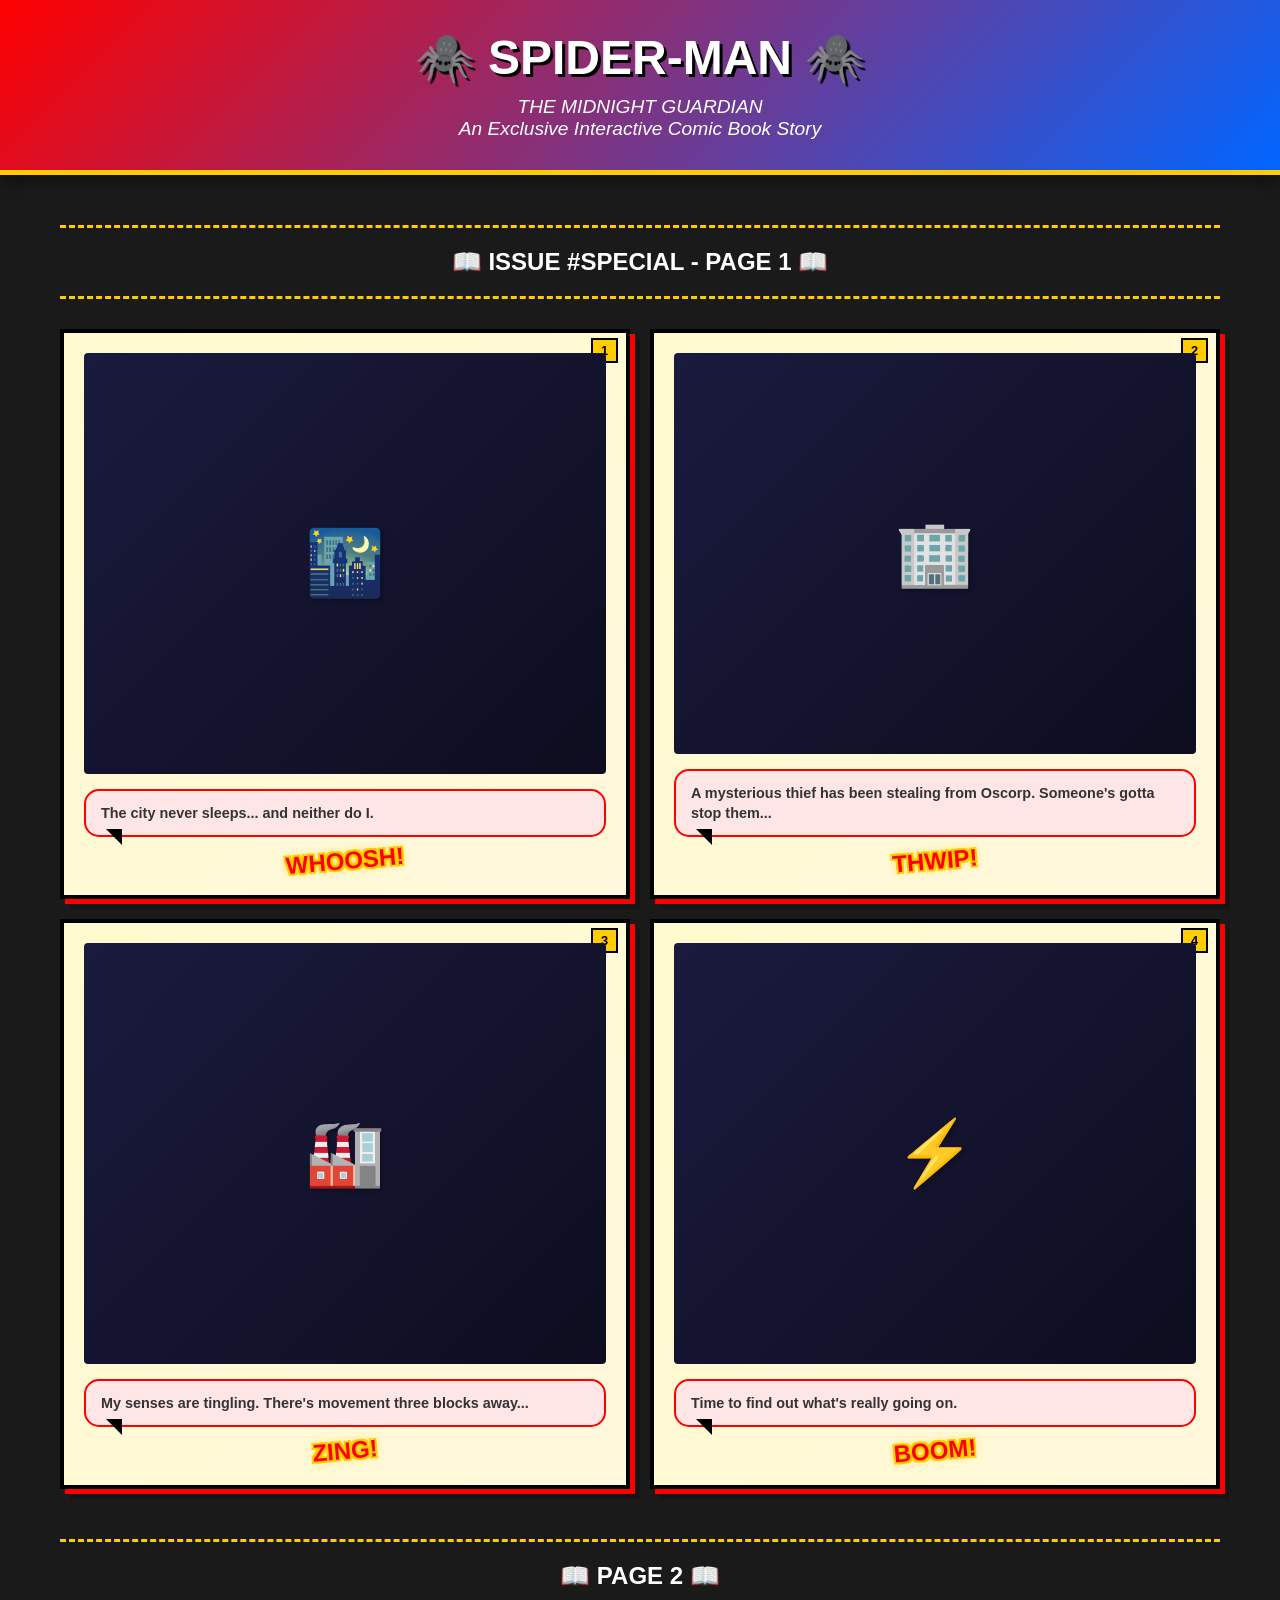
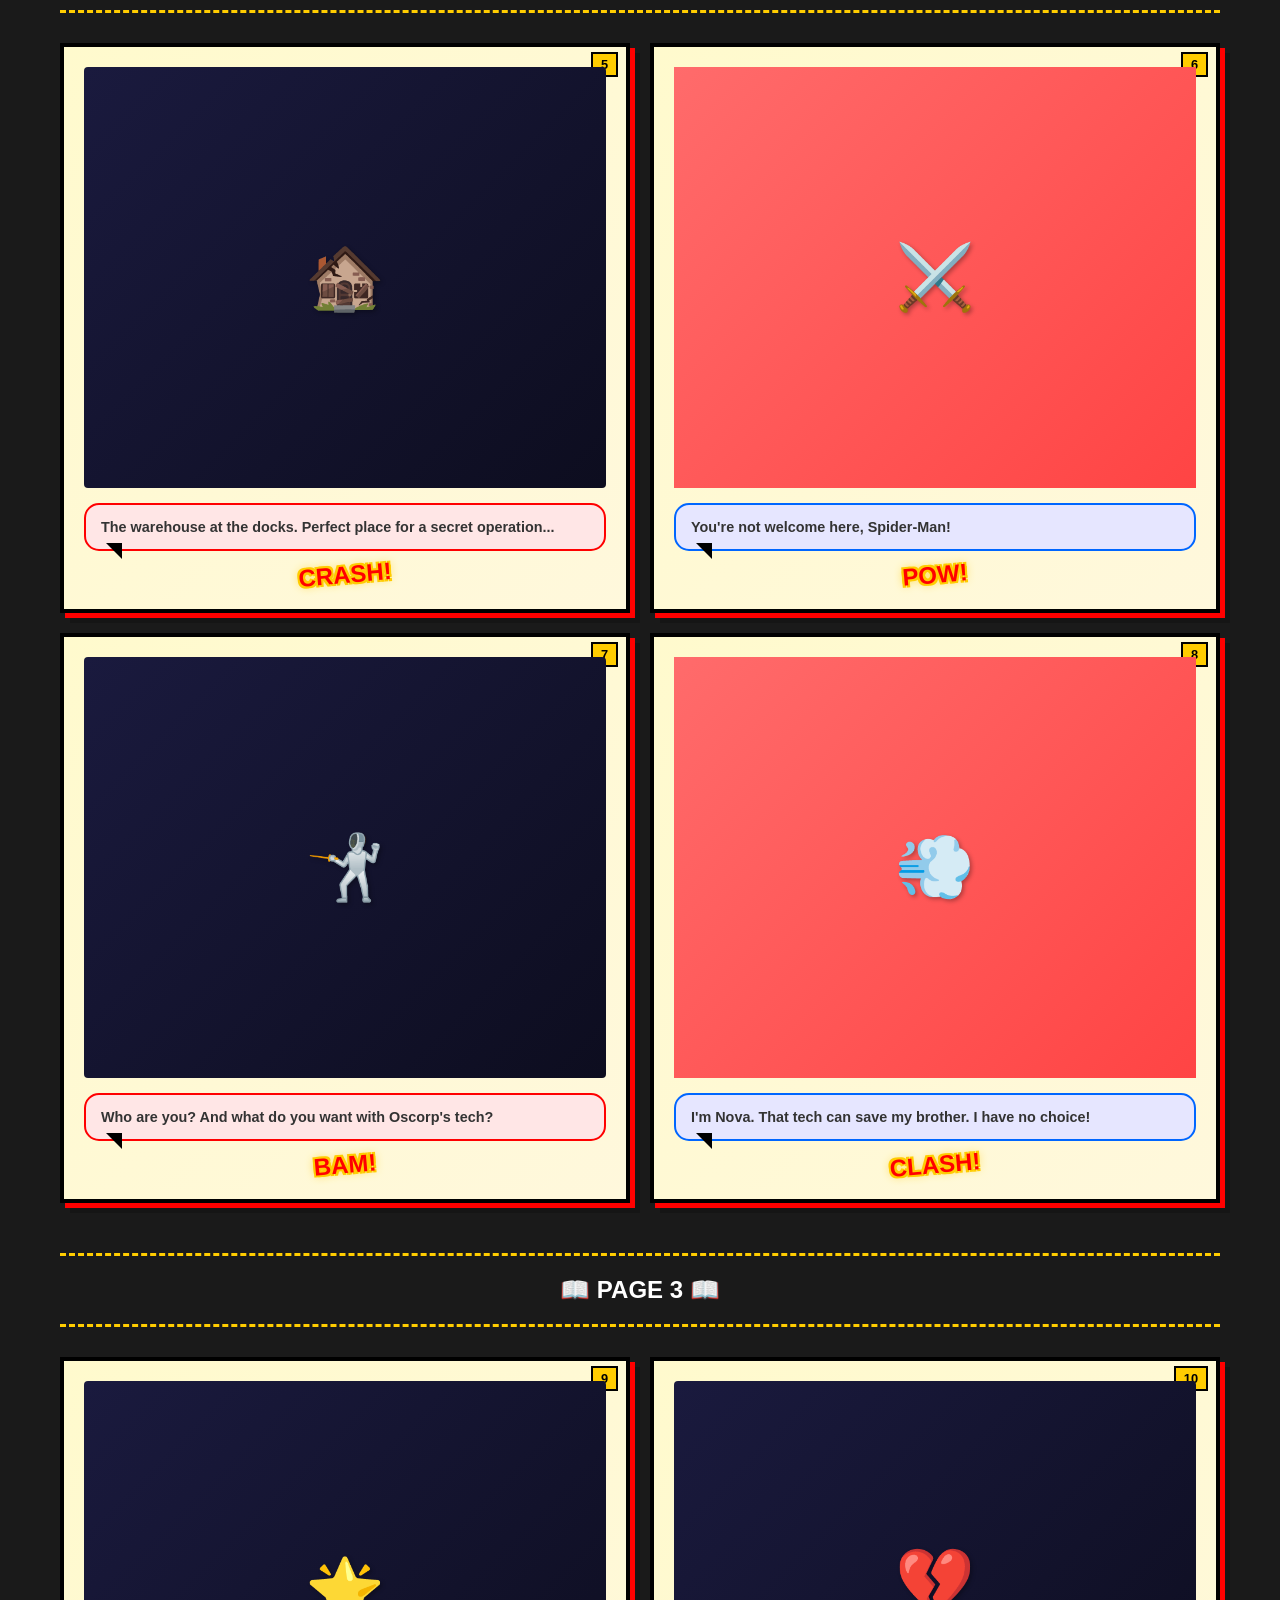
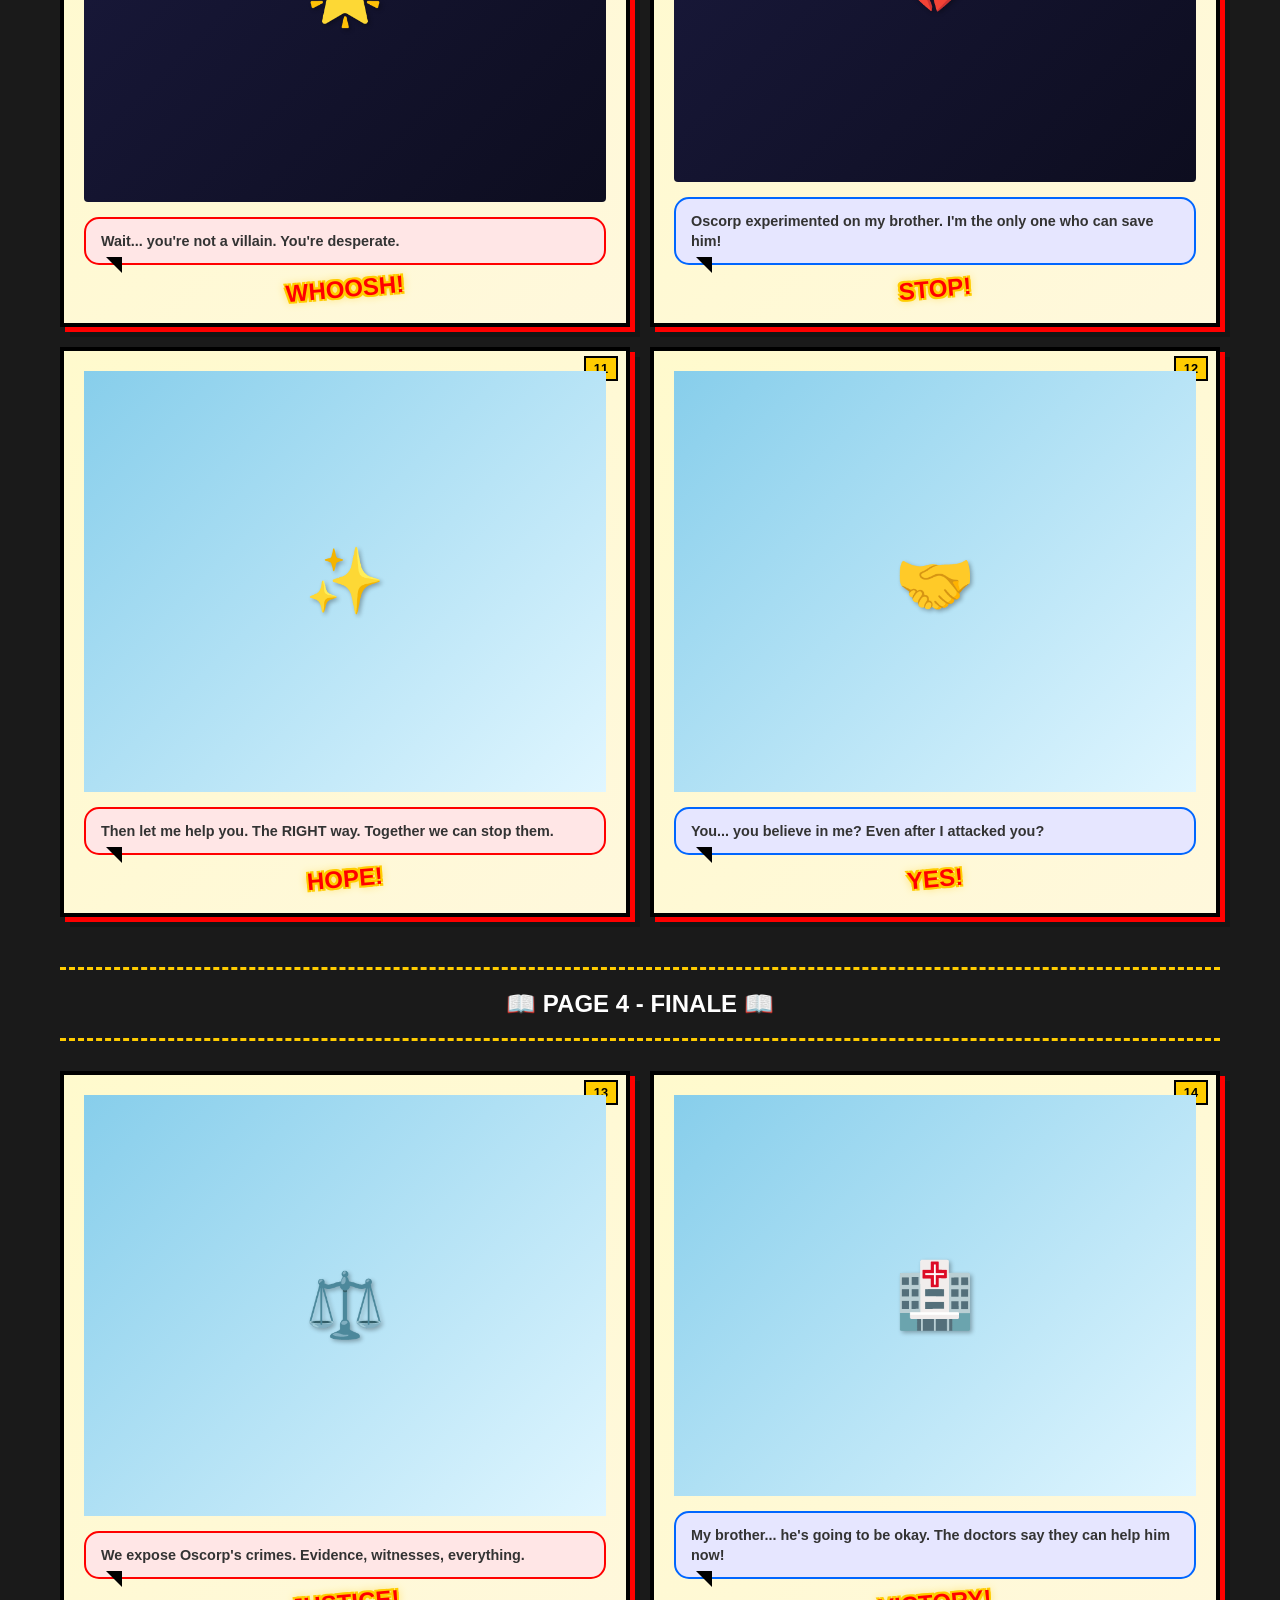
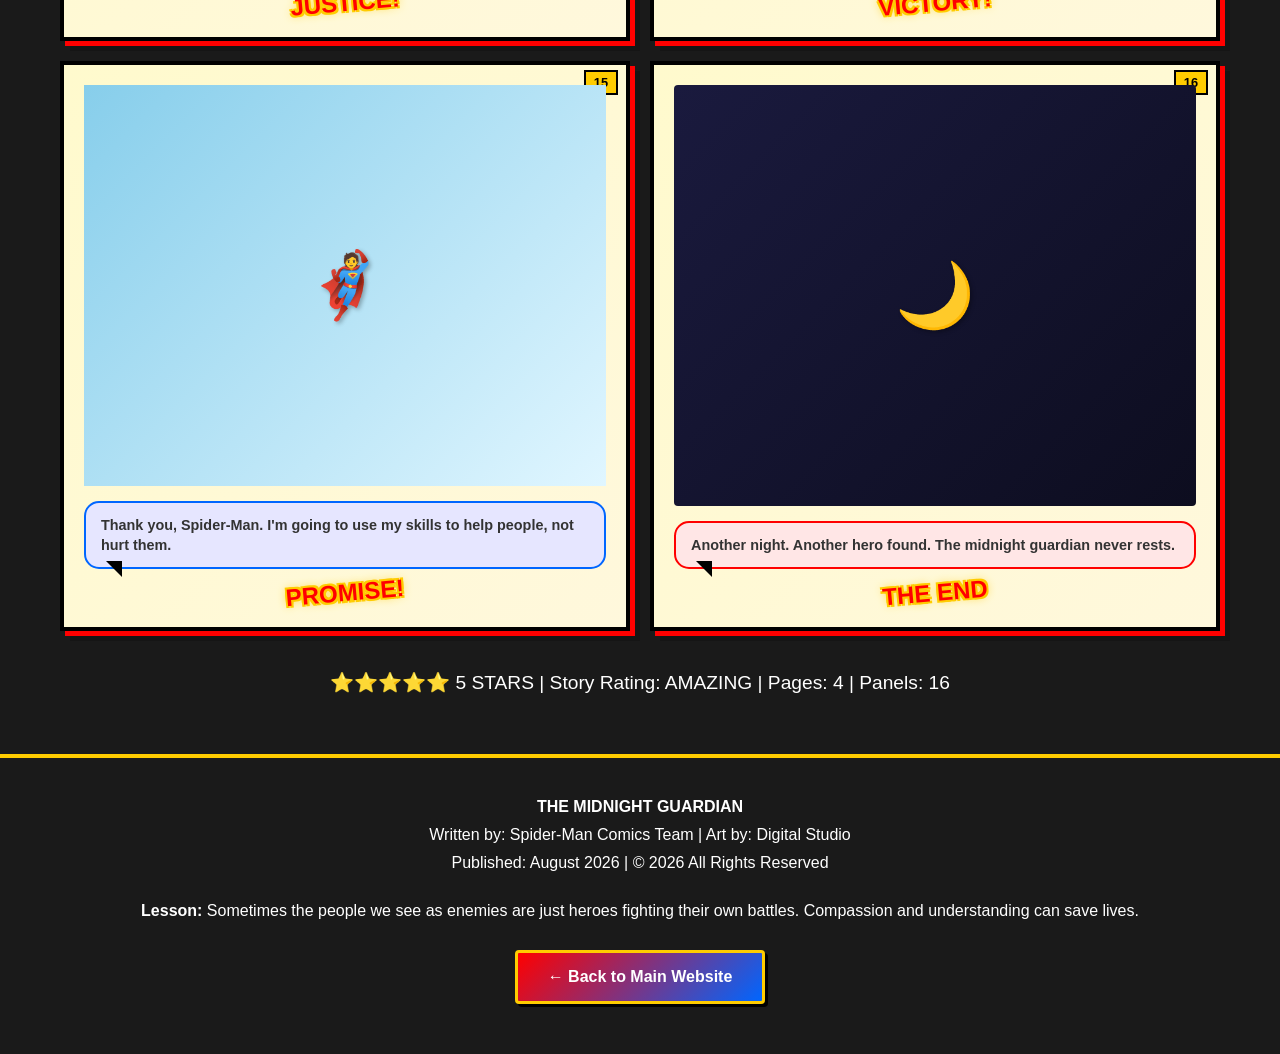
==== comic.html @ 4a83d9b4 "Add interactive visual comic book with custom Spider-Man story" ====
<!DOCTYPE html>
<html lang="en">
<head>
    <meta charset="UTF-8">
    <meta name="viewport" content="width=device-width, initial-scale=1.0">
    <title>Spider-Man: The Midnight Guardian - Comic Book</title>
    <style>
        * {
            margin: 0;
            padding: 0;
            box-sizing: border-box;
        }

        body {
            background-color: #1a1a1a;
            color: #333;
            font-family: 'Arial', sans-serif;
        }

        .comic-header {
            background: linear-gradient(135deg, #ff0000, #0066ff);
            color: white;
            padding: 30px;
            text-align: center;
            border-bottom: 5px solid #ffcc00;
            box-shadow: 0 5px 15px rgba(0, 0, 0, 0.5);
        }

        .comic-header h1 {
            font-size: 3rem;
            text-shadow: 3px 3px 0px #000;
            margin-bottom: 10px;
        }

        .comic-header p {
            font-size: 1.2rem;
            font-style: italic;
        }

        .comic-container {
            max-width: 1200px;
            margin: 30px auto;
            padding: 0 20px;
        }

        .comic-page {
            display: grid;
            grid-template-columns: 1fr 1fr;
            gap: 20px;
            margin-bottom: 40px;
            page-break-inside: avoid;
        }

        .comic-panel {
            background: linear-gradient(135deg, #fffacd, #fff8dc);
            border: 4px solid #000;
            box-shadow: 5px 5px 0px #ff0000, 10px 10px 0px rgba(0, 0, 0, 0.2);
            aspect-ratio: 1;
            display: flex;
            flex-direction: column;
            padding: 20px;
            position: relative;
            overflow: hidden;
        }

        .panel-scene {
            flex: 1;
            display: flex;
            align-items: center;
            justify-content: center;
            font-size: 4rem;
            text-shadow: 2px 2px 4px rgba(0, 0, 0, 0.3);
            margin-bottom: 15px;
            position: relative;
        }

        .panel-scene.night {
            background: linear-gradient(135deg, #1a1a3e, #0d0d1f);
            border-radius: 4px;
            color: #fff;
        }

        .panel-scene.daylight {
            background: linear-gradient(135deg, #87ceeb, #e0f6ff);
        }

        .panel-scene.fight {
            background: linear-gradient(135deg, #ff6b6b, #ff4444);
            animation: shake 0.3s;
        }

        @keyframes shake {
            0%, 100% { transform: translate(0, 0); }
            25% { transform: translate(-5px, -5px); }
            50% { transform: translate(5px, 5px); }
            75% { transform: translate(-5px, 5px); }
        }

        .speech-bubble {
            background: white;
            border: 2px solid #000;
            border-radius: 15px;
            padding: 12px 15px;
            font-size: 0.9rem;
            line-height: 1.4;
            margin-bottom: 10px;
            position: relative;
            font-weight: bold;
        }

        .speech-bubble::after {
            content: '';
            position: absolute;
            bottom: -10px;
            left: 20px;
            width: 0;
            height: 0;
            border: 8px solid transparent;
            border-top-color: #000;
            border-right-color: #000;
        }

        .speech-bubble::before {
            content: '';
            position: absolute;
            bottom: -6px;
            left: 22px;
            width: 0;
            height: 0;
            border: 6px solid transparent;
            border-top-color: white;
            border-right-color: white;
        }

        .speech-bubble.hero {
            background: #ffe6e6;
            border-color: #ff0000;
        }

        .speech-bubble.villain {
            background: #e6e6ff;
            border-color: #0066ff;
        }

        .action-text {
            text-align: center;
            font-size: 1.5rem;
            font-weight: bold;
            color: #ff0000;
            text-shadow: -2px -2px 0 #ffcc00, 2px -2px 0 #ffcc00, -2px 2px 0 #ffcc00, 2px 2px 0 #ffcc00, 0 0 10px #ffcc00;
            margin-top: auto;
            transform: rotate(-5deg);
            animation: pop 0.4s;
        }

        @keyframes pop {
            0% { transform: rotate(-5deg) scale(0.5); opacity: 0; }
            50% { transform: rotate(-5deg) scale(1.2); }
            100% { transform: rotate(-5deg) scale(1); opacity: 1; }
        }

        .panel-number {
            position: absolute;
            top: 5px;
            right: 8px;
            background: #ffcc00;
            color: #000;
            padding: 3px 8px;
            font-weight: bold;
            border: 2px solid #000;
            font-size: 0.8rem;
        }

        .comic-stats {
            text-align: center;
            color: white;
            margin: 40px 0;
            font-size: 1.2rem;
        }

        .page-break {
            text-align: center;
            color: white;
            margin: 50px 0 30px;
            font-size: 1.5rem;
            font-weight: bold;
            border-top: 3px dashed #ffcc00;
            border-bottom: 3px dashed #ffcc00;
            padding: 20px 0;
        }

        .comic-footer {
            text-align: center;
            color: white;
            margin-top: 60px;
            padding: 30px;
            background: #1a1a1a;
            border-top: 4px solid #ffcc00;
        }

        .comic-footer p {
            margin: 10px 0;
        }

        .back-button {
            display: inline-block;
            margin: 20px;
            padding: 15px 30px;
            background: linear-gradient(135deg, #ff0000, #0066ff);
            color: white;
            text-decoration: none;
            border: 3px solid #ffcc00;
            font-weight: bold;
            border-radius: 4px;
            transition: all 0.3s;
            box-shadow: 3px 3px 0px #000;
        }

        .back-button:hover {
            transform: translateY(-3px);
            box-shadow: 5px 5px 0px #000;
        }

        @media (max-width: 768px) {
            .comic-page {
                grid-template-columns: 1fr;
            }

            .comic-header h1 {
                font-size: 2rem;
            }

            .panel-scene {
                font-size: 2rem;
            }

            .speech-bubble {
                font-size: 0.8rem;
            }

            .action-text {
                font-size: 1.2rem;
            }
        }
    </style>
</head>
<body>
    <div class="comic-header">
        <h1>🕷️ SPIDER-MAN 🕷️</h1>
        <p>THE MIDNIGHT GUARDIAN</p>
        <p>An Exclusive Interactive Comic Book Story</p>
    </div>

    <div class="comic-container">
        <!-- PAGE 1 -->
        <div class="page-break">📖 ISSUE #SPECIAL - PAGE 1 📖</div>
        
        <div class="comic-page">
            <!-- Panel 1 -->
            <div class="comic-panel">
                <div class="panel-number">1</div>
                <div class="panel-scene night">🌃</div>
                <div class="speech-bubble hero">The city never sleeps... and neither do I.</div>
                <div class="action-text">WHOOSH!</div>
            </div>

            <!-- Panel 2 -->
            <div class="comic-panel">
                <div class="panel-number">2</div>
                <div class="panel-scene night">🏢</div>
                <div class="speech-bubble hero">A mysterious thief has been stealing from Oscorp. Someone's gotta stop them...</div>
                <div class="action-text">THWIP!</div>
            </div>

            <!-- Panel 3 -->
            <div class="comic-panel">
                <div class="panel-number">3</div>
                <div class="panel-scene night">🏭</div>
                <div class="speech-bubble hero">My senses are tingling. There's movement three blocks away...</div>
                <div class="action-text">ZING!</div>
            </div>

            <!-- Panel 4 -->
            <div class="comic-panel">
                <div class="panel-number">4</div>
                <div class="panel-scene night">⚡</div>
                <div class="speech-bubble hero">Time to find out what's really going on.</div>
                <div class="action-text">BOOM!</div>
            </div>
        </div>

        <!-- PAGE 2 -->
        <div class="page-break">📖 PAGE 2 📖</div>

        <div class="comic-page">
            <!-- Panel 5 -->
            <div class="comic-panel">
                <div class="panel-number">5</div>
                <div class="panel-scene night">🏚️</div>
                <div class="speech-bubble hero">The warehouse at the docks. Perfect place for a secret operation...</div>
                <div class="action-text">CRASH!</div>
            </div>

            <!-- Panel 6 -->
            <div class="comic-panel">
                <div class="panel-number">6</div>
                <div class="panel-scene fight">⚔️</div>
                <div class="speech-bubble villain">You're not welcome here, Spider-Man!</div>
                <div class="action-text">POW!</div>
            </div>

            <!-- Panel 7 -->
            <div class="comic-panel">
                <div class="panel-number">7</div>
                <div class="panel-scene night">🤺</div>
                <div class="speech-bubble hero">Who are you? And what do you want with Oscorp's tech?</div>
                <div class="action-text">BAM!</div>
            </div>

            <!-- Panel 8 -->
            <div class="comic-panel">
                <div class="panel-number">8</div>
                <div class="panel-scene fight">💨</div>
                <div class="speech-bubble villain">I'm Nova. That tech can save my brother. I have no choice!</div>
                <div class="action-text">CLASH!</div>
            </div>
        </div>

        <!-- PAGE 3 -->
        <div class="page-break">📖 PAGE 3 📖</div>

        <div class="comic-page">
            <!-- Panel 9 -->
            <div class="comic-panel">
                <div class="panel-number">9</div>
                <div class="panel-scene night">🌟</div>
                <div class="speech-bubble hero">Wait... you're not a villain. You're desperate.</div>
                <div class="action-text">WHOOSH!</div>
            </div>

            <!-- Panel 10 -->
            <div class="comic-panel">
                <div class="panel-number">10</div>
                <div class="panel-scene night">💔</div>
                <div class="speech-bubble villain">Oscorp experimented on my brother. I'm the only one who can save him!</div>
                <div class="action-text">STOP!</div>
            </div>

            <!-- Panel 11 -->
            <div class="comic-panel">
                <div class="panel-number">11</div>
                <div class="panel-scene daylight">✨</div>
                <div class="speech-bubble hero">Then let me help you. The RIGHT way. Together we can stop them.</div>
                <div class="action-text">HOPE!</div>
            </div>

            <!-- Panel 12 -->
            <div class="comic-panel">
                <div class="panel-number">12</div>
                <div class="panel-scene daylight">🤝</div>
                <div class="speech-bubble villain">You... you believe in me? Even after I attacked you?</div>
                <div class="action-text">YES!</div>
            </div>
        </div>

        <!-- PAGE 4 -->
        <div class="page-break">📖 PAGE 4 - FINALE 📖</div>

        <div class="comic-page">
            <!-- Panel 13 -->
            <div class="comic-panel">
                <div class="panel-number">13</div>
                <div class="panel-scene daylight">⚖️</div>
                <div class="speech-bubble hero">We expose Oscorp's crimes. Evidence, witnesses, everything.</div>
                <div class="action-text">JUSTICE!</div>
            </div>

            <!-- Panel 14 -->
            <div class="comic-panel">
                <div class="panel-number">14</div>
                <div class="panel-scene daylight">🏥</div>
                <div class="speech-bubble villain">My brother... he's going to be okay. The doctors say they can help him now!</div>
                <div class="action-text">VICTORY!</div>
            </div>

            <!-- Panel 15 -->
            <div class="comic-panel">
                <div class="panel-number">15</div>
                <div class="panel-scene daylight">🦸</div>
                <div class="speech-bubble villain">Thank you, Spider-Man. I'm going to use my skills to help people, not hurt them.</div>
                <div class="action-text">PROMISE!</div>
            </div>

            <!-- Panel 16 -->
            <div class="comic-panel">
                <div class="panel-number">16</div>
                <div class="panel-scene night">🌙</div>
                <div class="speech-bubble hero">Another night. Another hero found. The midnight guardian never rests.</div>
                <div class="action-text">THE END</div>
            </div>
        </div>

        <div class="comic-stats">
            ⭐⭐⭐⭐⭐ 5 STARS | Story Rating: AMAZING | Pages: 4 | Panels: 16
        </div>
    </div>

    <div class="comic-footer">
        <p><strong>THE MIDNIGHT GUARDIAN</strong></p>
        <p>Written by: Spider-Man Comics Team | Art by: Digital Studio</p>
        <p>Published: August 2026 | © 2026 All Rights Reserved</p>
        <p style="margin-top: 30px; font-size: 1rem;">
            <strong>Lesson:</strong> Sometimes the people we see as enemies are just heroes fighting their own battles. 
            Compassion and understanding can save lives.
        </p>
        <a href="index.html" class="back-button">← Back to Main Website</a>
    </div>
</body>
</html>
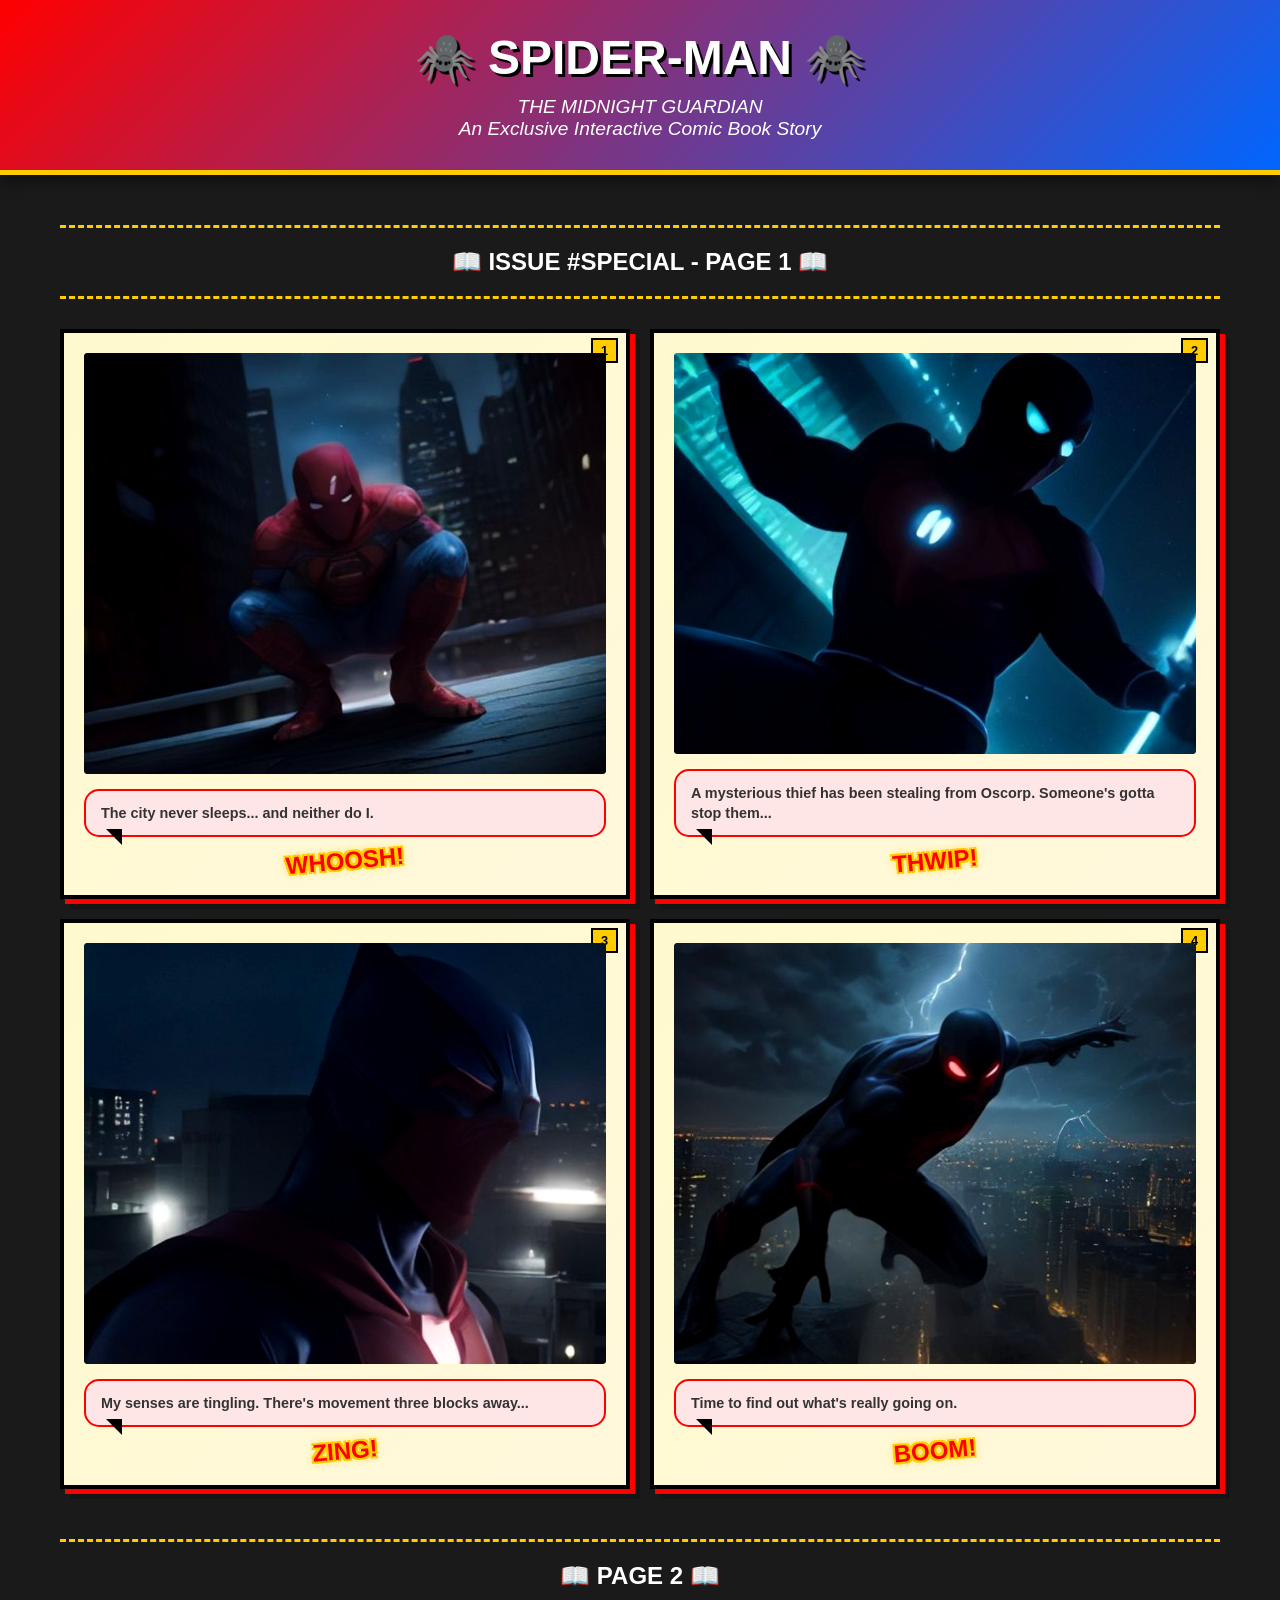
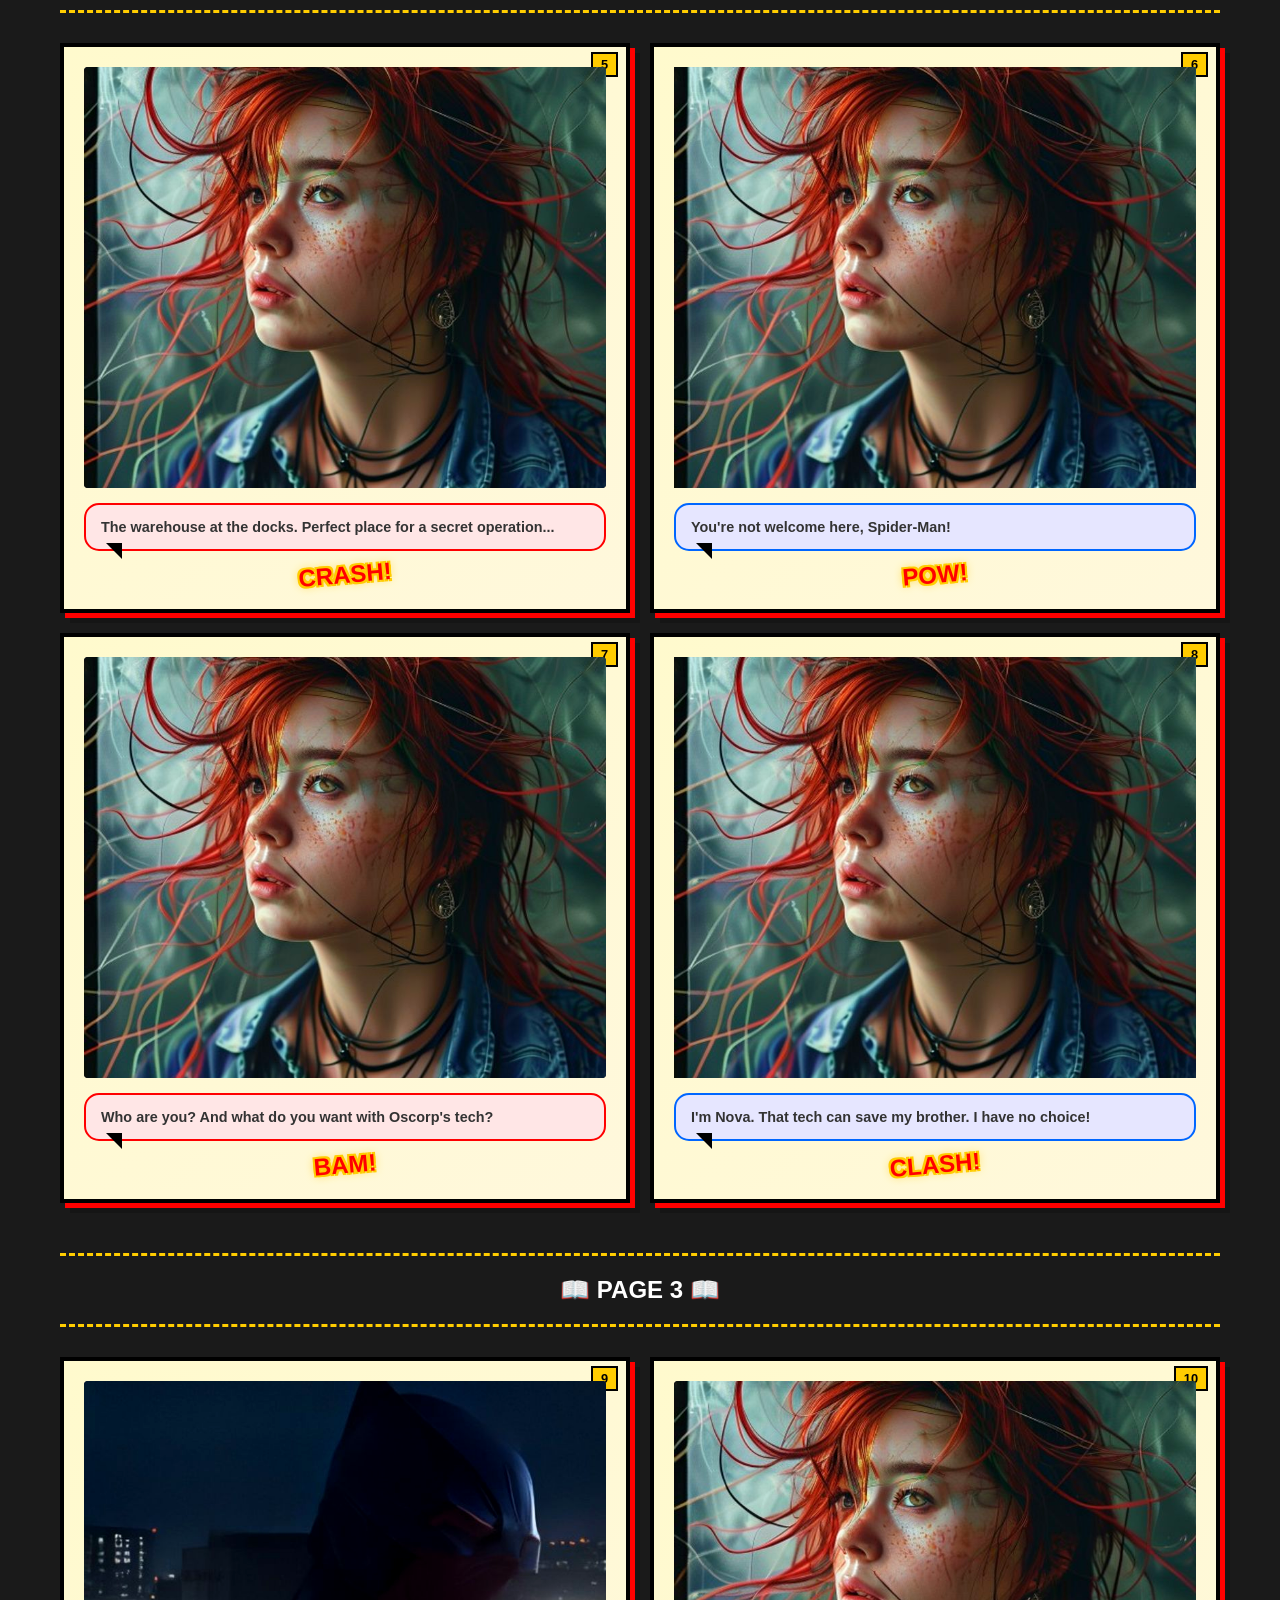
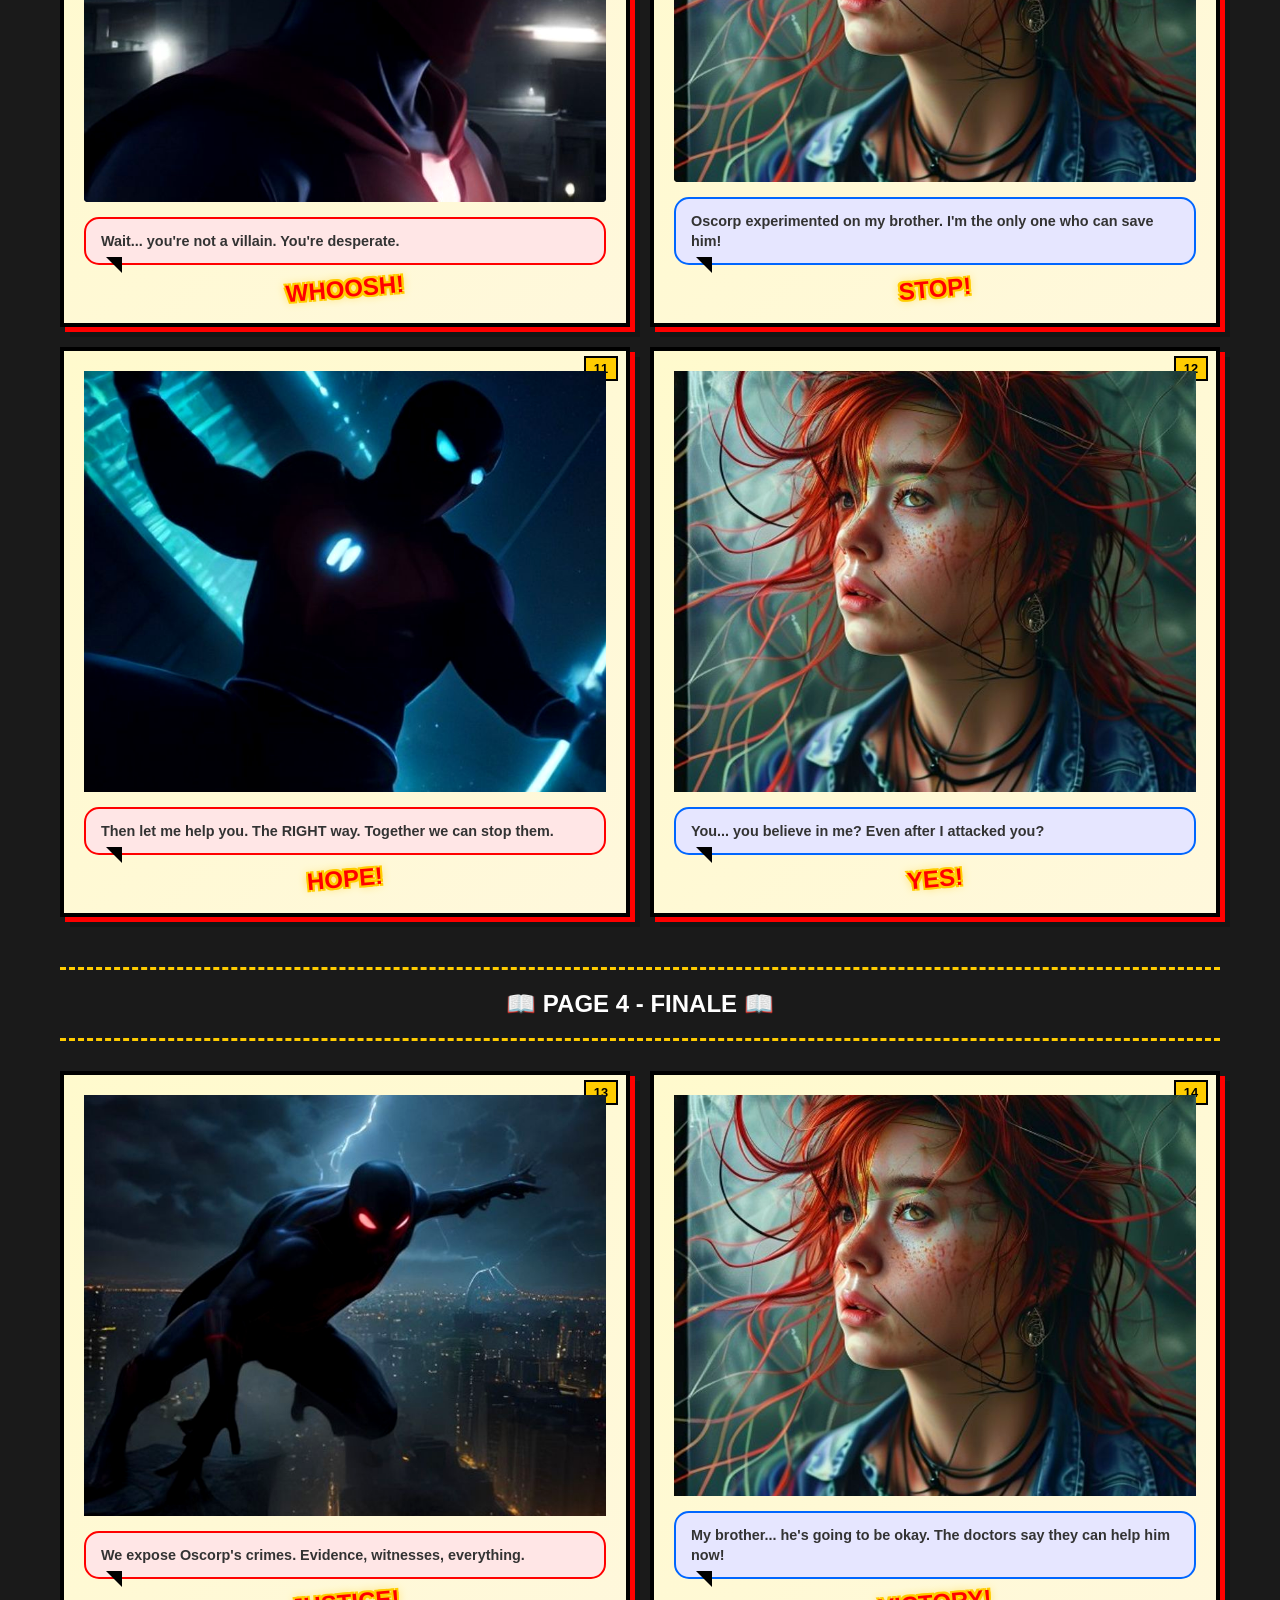
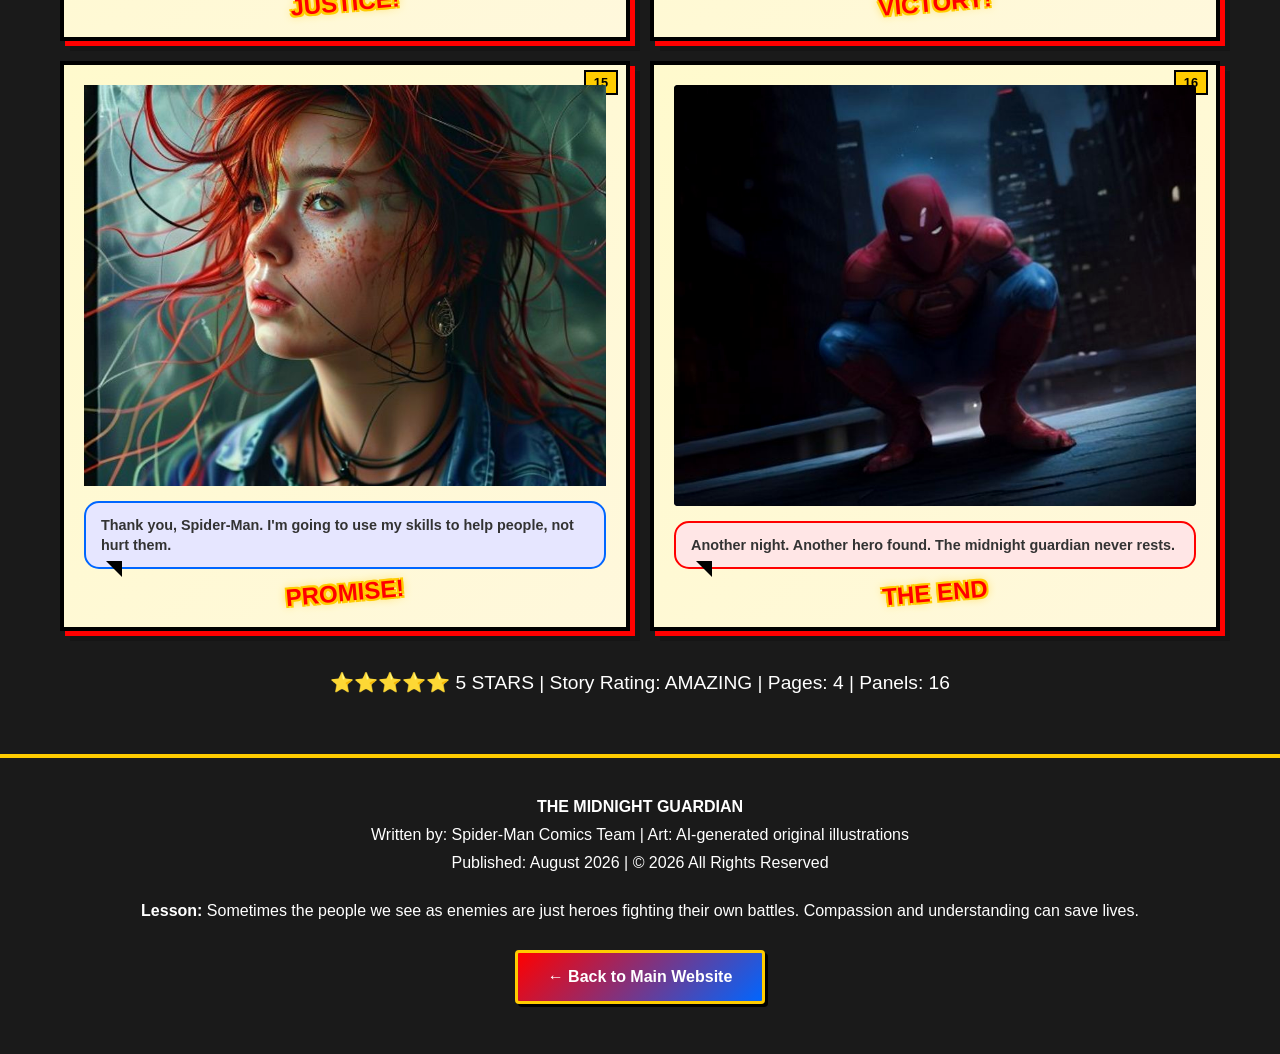
==== commit 7bbeee58: "Replace comic panels with generated artwork" ====
--- a/comic.html
+++ b/comic.html
@@ -65,13 +65,20 @@
 
         .panel-scene {
             flex: 1;
-            display: flex;
-            align-items: center;
-            justify-content: center;
-            font-size: 4rem;
-            text-shadow: 2px 2px 4px rgba(0, 0, 0, 0.3);
             margin-bottom: 15px;
             position: relative;
+            min-height: 220px;
+            overflow: hidden;
+            background: #151a2d;
+        }
+
+        .panel-scene img {
+            display: block;
+            width: 100%;
+            height: 100%;
+            min-height: 220px;
+            object-fit: cover;
+            filter: saturate(1.1) contrast(1.05);
         }
 
         .panel-scene.night {
@@ -231,7 +238,7 @@
             }
 
             .panel-scene {
-                font-size: 2rem;
+                min-height: 190px;
             }
 
             .speech-bubble {
@@ -259,7 +266,7 @@
             <!-- Panel 1 -->
             <div class="comic-panel">
                 <div class="panel-number">1</div>
-                <div class="panel-scene night">🌃</div>
+                <div class="panel-scene night"><img src="assets/panel-01.jpg" alt="A masked web-slinging hero watching the city at night"></div>
                 <div class="speech-bubble hero">The city never sleeps... and neither do I.</div>
                 <div class="action-text">WHOOSH!</div>
             </div>
@@ -267,7 +274,7 @@
             <!-- Panel 2 -->
             <div class="comic-panel">
                 <div class="panel-number">2</div>
-                <div class="panel-scene night">🏢</div>
+                <div class="panel-scene night"><img src="assets/panel-02.jpg" alt="A web-slinging hero overlooking a glowing laboratory tower"></div>
                 <div class="speech-bubble hero">A mysterious thief has been stealing from Oscorp. Someone's gotta stop them...</div>
                 <div class="action-text">THWIP!</div>
             </div>
@@ -275,7 +282,7 @@
             <!-- Panel 3 -->
             <div class="comic-panel">
                 <div class="panel-number">3</div>
-                <div class="panel-scene night">🏭</div>
+                <div class="panel-scene night"><img src="assets/panel-03.jpg" alt="A hero moving across a shadowy industrial rooftop"></div>
                 <div class="speech-bubble hero">My senses are tingling. There's movement three blocks away...</div>
                 <div class="action-text">ZING!</div>
             </div>
@@ -283,7 +290,7 @@
             <!-- Panel 4 -->
             <div class="comic-panel">
                 <div class="panel-number">4</div>
-                <div class="panel-scene night">⚡</div>
+                <div class="panel-scene night"><img src="assets/panel-04.jpg" alt="A masked hero launching toward danger through a stormy skyline"></div>
                 <div class="speech-bubble hero">Time to find out what's really going on.</div>
                 <div class="action-text">BOOM!</div>
             </div>
@@ -296,7 +303,7 @@
             <!-- Panel 5 -->
             <div class="comic-panel">
                 <div class="panel-number">5</div>
-                <div class="panel-scene night">🏚️</div>
+                <div class="panel-scene night"><img src="assets/panel-05.jpg" alt="A mysterious warehouse at the city docks after dark"></div>
                 <div class="speech-bubble hero">The warehouse at the docks. Perfect place for a secret operation...</div>
                 <div class="action-text">CRASH!</div>
             </div>
@@ -304,7 +311,7 @@
             <!-- Panel 6 -->
             <div class="comic-panel">
                 <div class="panel-number">6</div>
-                <div class="panel-scene fight">⚔️</div>
+                <div class="panel-scene fight"><img src="assets/panel-06.jpg" alt="A web-slinging hero and masked heroine collide in a warehouse fight"></div>
                 <div class="speech-bubble villain">You're not welcome here, Spider-Man!</div>
                 <div class="action-text">POW!</div>
             </div>
@@ -312,7 +319,7 @@
             <!-- Panel 7 -->
             <div class="comic-panel">
                 <div class="panel-number">7</div>
-                <div class="panel-scene night">🤺</div>
+                <div class="panel-scene night"><img src="assets/panel-07.jpg" alt="Two masked heroes face each other among warehouse shadows"></div>
                 <div class="speech-bubble hero">Who are you? And what do you want with Oscorp's tech?</div>
                 <div class="action-text">BAM!</div>
             </div>
@@ -320,7 +327,7 @@
             <!-- Panel 8 -->
             <div class="comic-panel">
                 <div class="panel-number">8</div>
-                <div class="panel-scene fight">💨</div>
+                <div class="panel-scene fight"><img src="assets/panel-08.jpg" alt="A silver-accented masked heroine makes a fast escape through smoke"></div>
                 <div class="speech-bubble villain">I'm Nova. That tech can save my brother. I have no choice!</div>
                 <div class="action-text">CLASH!</div>
             </div>
@@ -333,7 +340,7 @@
             <!-- Panel 9 -->
             <div class="comic-panel">
                 <div class="panel-number">9</div>
-                <div class="panel-scene night">🌟</div>
+                <div class="panel-scene night"><img src="assets/panel-03.jpg" alt="The hero pauses beneath a single bright rooftop light"></div>
                 <div class="speech-bubble hero">Wait... you're not a villain. You're desperate.</div>
                 <div class="action-text">WHOOSH!</div>
             </div>
@@ -341,7 +348,7 @@
             <!-- Panel 10 -->
             <div class="comic-panel">
                 <div class="panel-number">10</div>
-                <div class="panel-scene night">💔</div>
+                <div class="panel-scene night"><img src="assets/panel-08.jpg" alt="The masked heroine reveals the pain behind her mission"></div>
                 <div class="speech-bubble villain">Oscorp experimented on my brother. I'm the only one who can save him!</div>
                 <div class="action-text">STOP!</div>
             </div>
@@ -349,7 +356,7 @@
             <!-- Panel 11 -->
             <div class="comic-panel">
                 <div class="panel-number">11</div>
-                <div class="panel-scene daylight">✨</div>
+                <div class="panel-scene daylight"><img src="assets/panel-02.jpg" alt="The hero reaches toward a hopeful new plan in daylight"></div>
                 <div class="speech-bubble hero">Then let me help you. The RIGHT way. Together we can stop them.</div>
                 <div class="action-text">HOPE!</div>
             </div>
@@ -357,7 +364,7 @@
             <!-- Panel 12 -->
             <div class="comic-panel">
                 <div class="panel-number">12</div>
-                <div class="panel-scene daylight">🤝</div>
+                <div class="panel-scene daylight"><img src="assets/panel-07.jpg" alt="The two heroes lower their guard and agree to work together"></div>
                 <div class="speech-bubble villain">You... you believe in me? Even after I attacked you?</div>
                 <div class="action-text">YES!</div>
             </div>
@@ -370,7 +377,7 @@
             <!-- Panel 13 -->
             <div class="comic-panel">
                 <div class="panel-number">13</div>
-                <div class="panel-scene daylight">⚖️</div>
+                <div class="panel-scene daylight"><img src="assets/panel-04.jpg" alt="Evidence and justice bring a corrupt corporation into the light"></div>
                 <div class="speech-bubble hero">We expose Oscorp's crimes. Evidence, witnesses, everything.</div>
                 <div class="action-text">JUSTICE!</div>
             </div>
@@ -378,7 +385,7 @@
             <!-- Panel 14 -->
             <div class="comic-panel">
                 <div class="panel-number">14</div>
-                <div class="panel-scene daylight">🏥</div>
+                <div class="panel-scene daylight"><img src="assets/panel-05.jpg" alt="A family finds hope outside a city hospital at sunrise"></div>
                 <div class="speech-bubble villain">My brother... he's going to be okay. The doctors say they can help him now!</div>
                 <div class="action-text">VICTORY!</div>
             </div>
@@ -386,7 +393,7 @@
             <!-- Panel 15 -->
             <div class="comic-panel">
                 <div class="panel-number">15</div>
-                <div class="panel-scene daylight">🦸</div>
+                <div class="panel-scene daylight"><img src="assets/panel-06.jpg" alt="The newly chosen hero stands ready to protect others"></div>
                 <div class="speech-bubble villain">Thank you, Spider-Man. I'm going to use my skills to help people, not hurt them.</div>
                 <div class="action-text">PROMISE!</div>
             </div>
@@ -394,7 +401,7 @@
             <!-- Panel 16 -->
             <div class="comic-panel">
                 <div class="panel-number">16</div>
-                <div class="panel-scene night">🌙</div>
+                <div class="panel-scene night"><img src="assets/panel-01.jpg" alt="The web-slinging hero returns to patrol beneath the midnight moon"></div>
                 <div class="speech-bubble hero">Another night. Another hero found. The midnight guardian never rests.</div>
                 <div class="action-text">THE END</div>
             </div>
@@ -407,7 +414,7 @@
 
     <div class="comic-footer">
         <p><strong>THE MIDNIGHT GUARDIAN</strong></p>
-        <p>Written by: Spider-Man Comics Team | Art by: Digital Studio</p>
+        <p>Written by: Spider-Man Comics Team | Art: AI-generated original illustrations</p>
         <p>Published: August 2026 | © 2026 All Rights Reserved</p>
         <p style="margin-top: 30px; font-size: 1rem;">
             <strong>Lesson:</strong> Sometimes the people we see as enemies are just heroes fighting their own battles. 
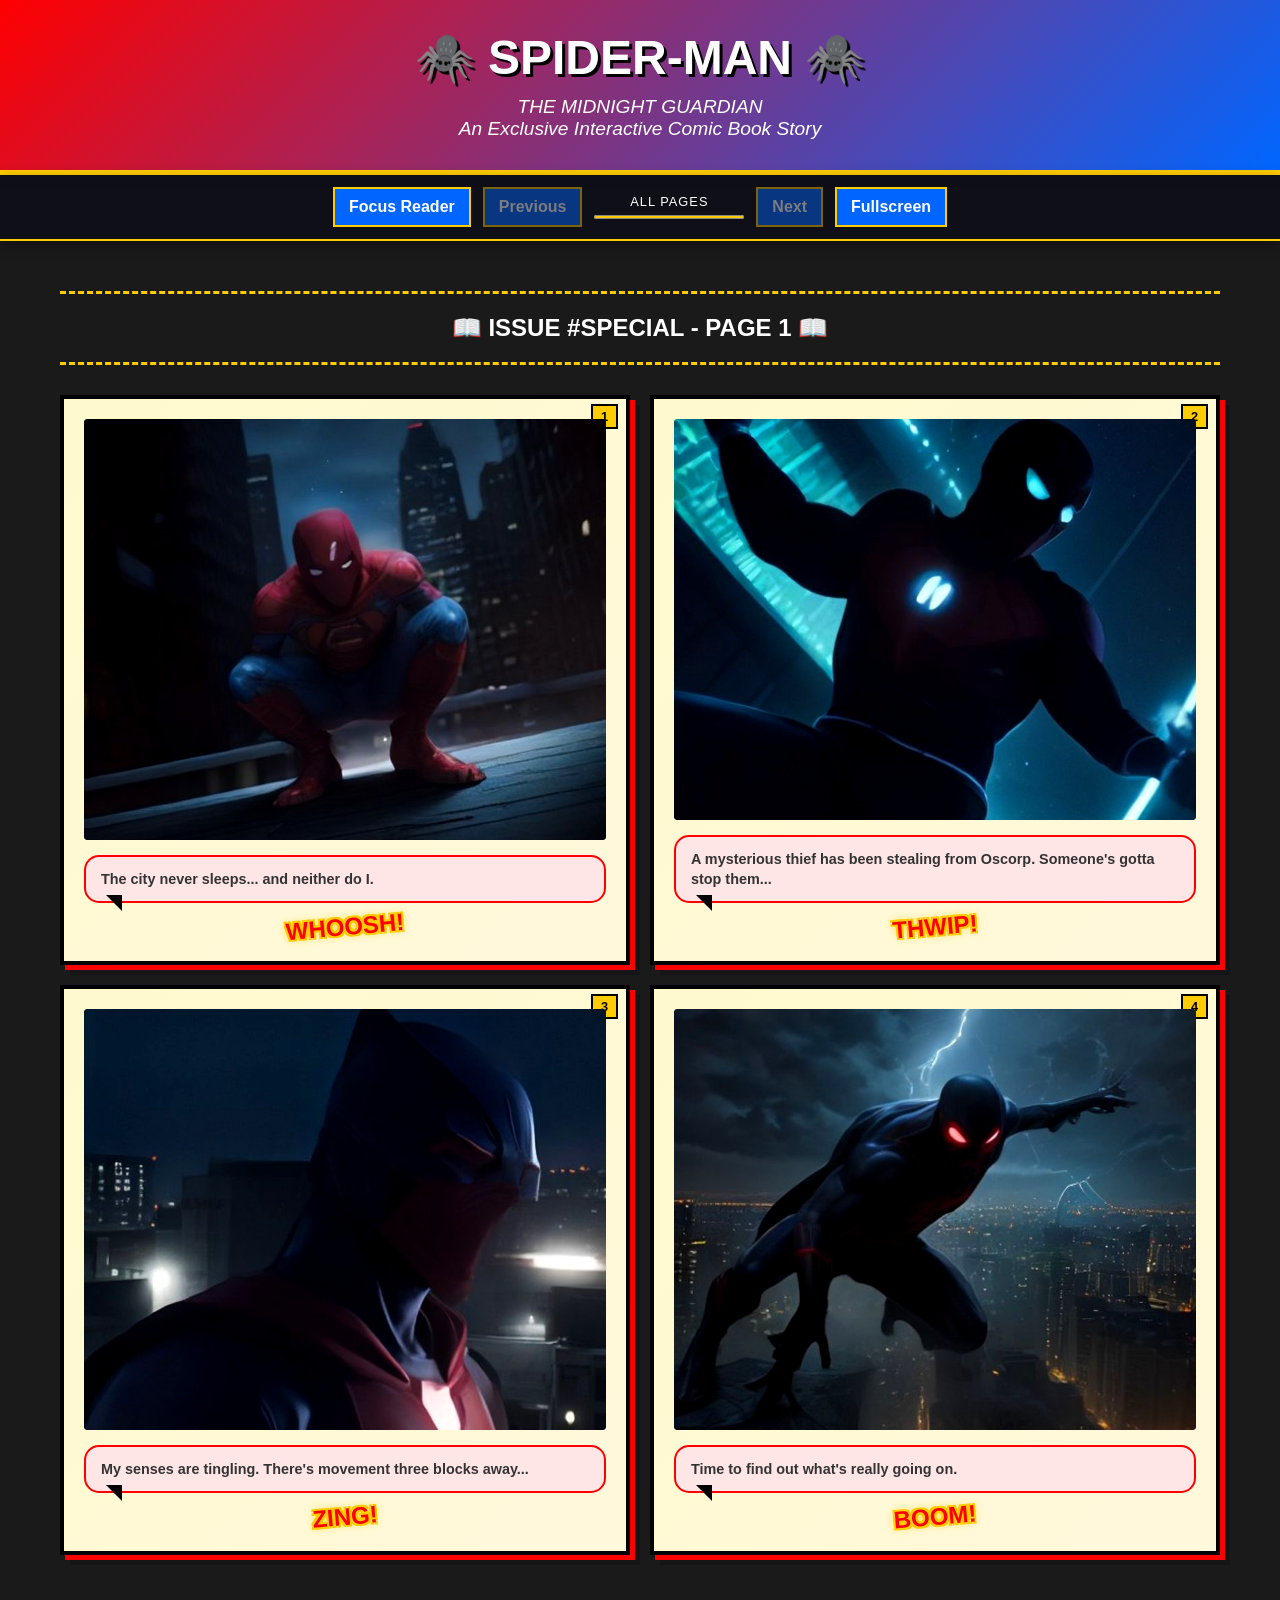
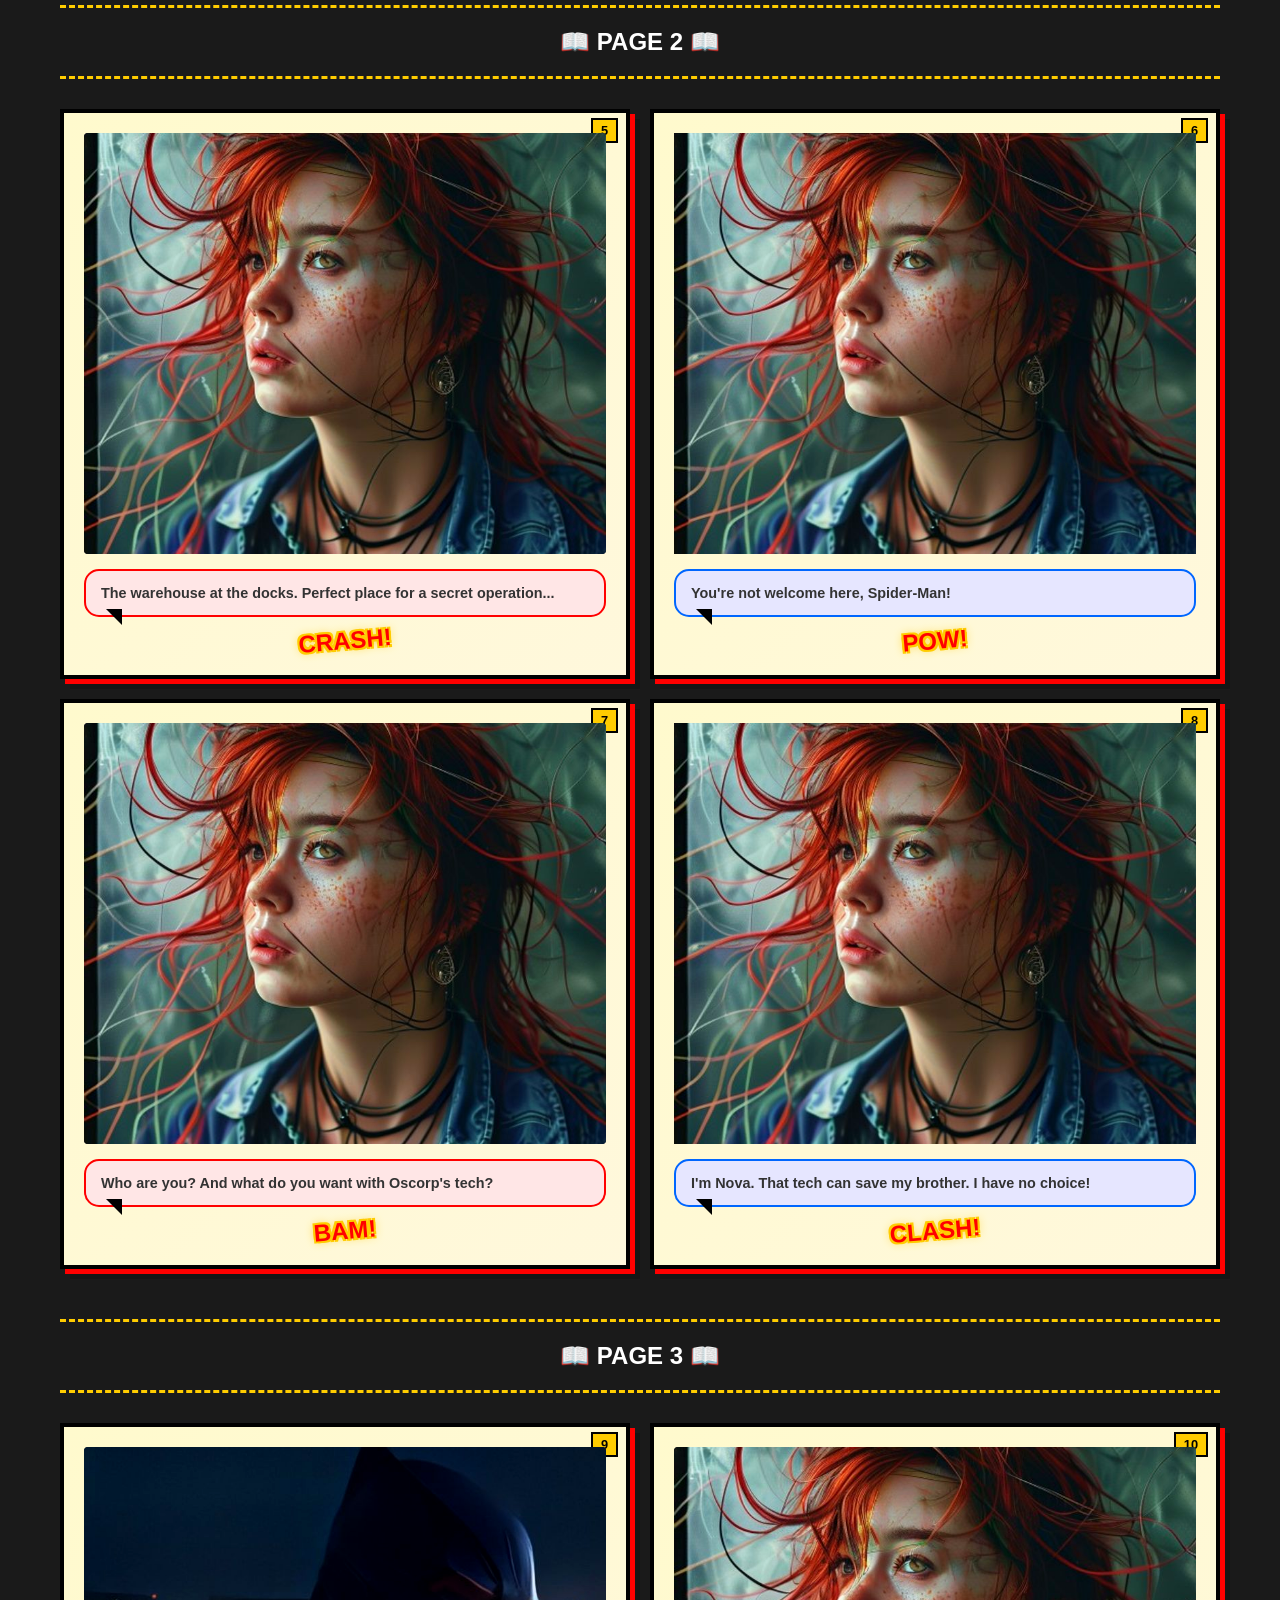
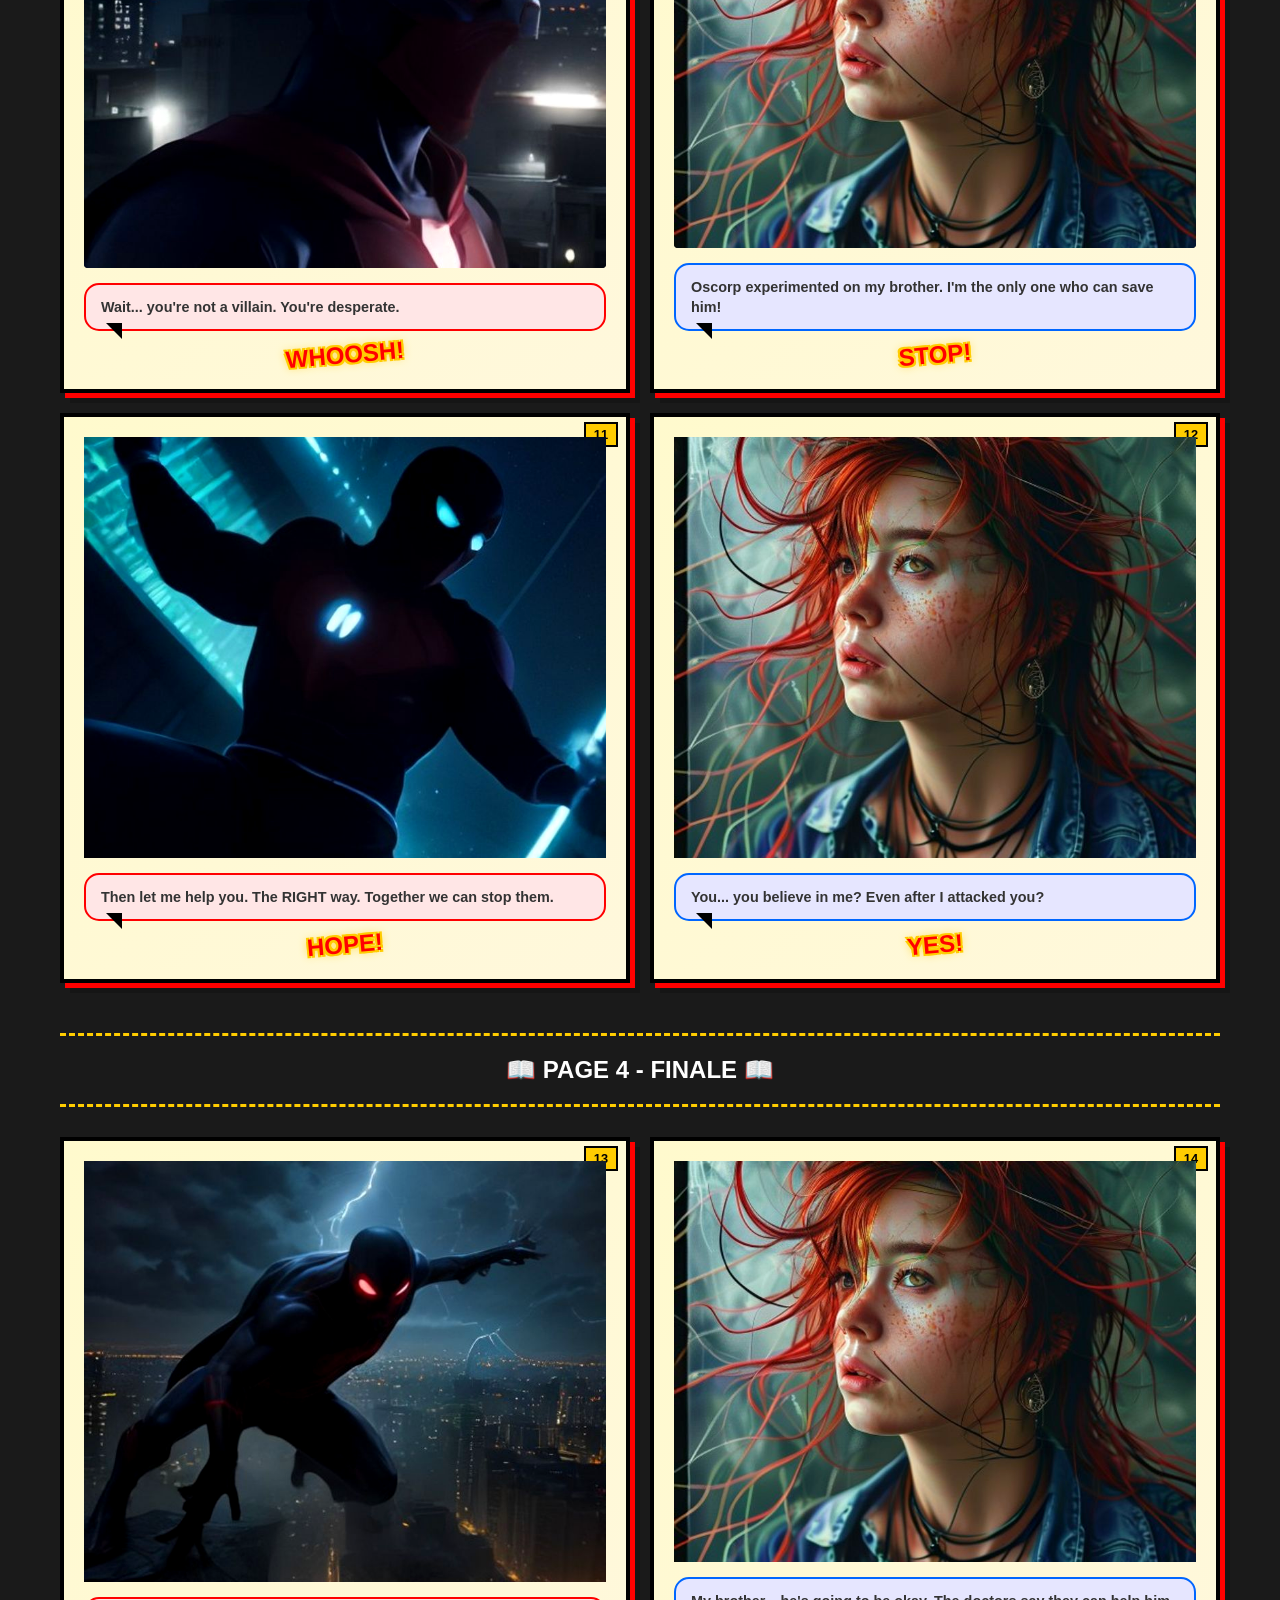
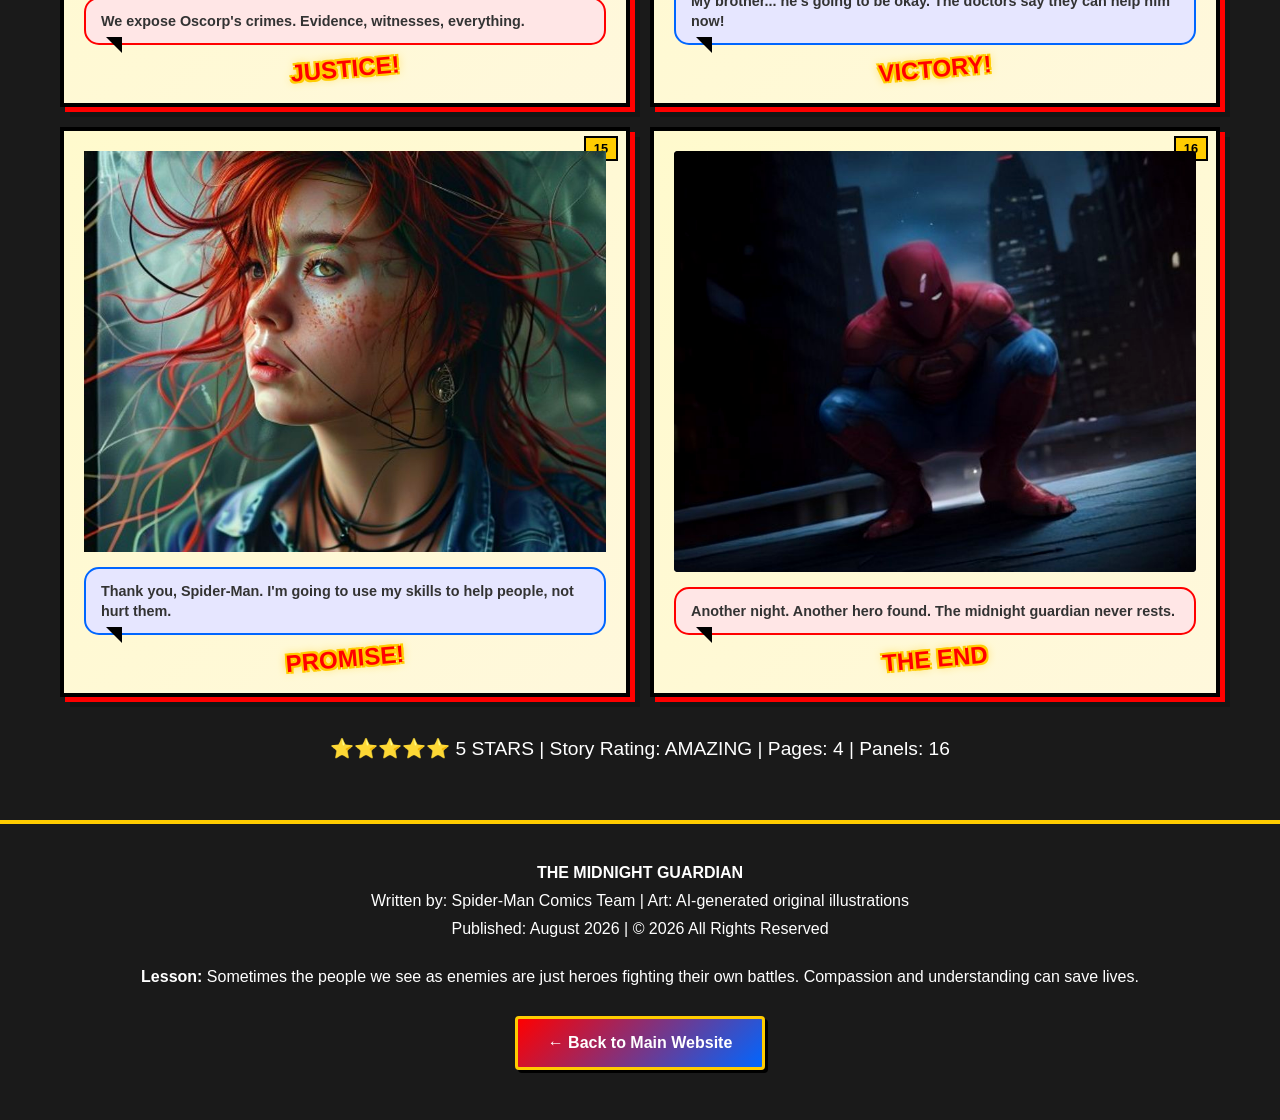
==== commit cc4b05e8: "Add interactive comic reader controls" ====
--- a/comic.html
+++ b/comic.html
@@ -43,6 +43,59 @@
             padding: 0 20px;
         }
 
+        .reader-toolbar {
+            position: sticky;
+            top: 0;
+            z-index: 10;
+            display: flex;
+            align-items: center;
+            justify-content: center;
+            gap: 12px;
+            padding: 12px 20px;
+            background: rgba(15, 15, 24, 0.96);
+            border-bottom: 2px solid #ffcc00;
+            box-shadow: 0 4px 12px rgba(0, 0, 0, 0.35);
+        }
+
+        .reader-button {
+            border: 2px solid #ffcc00;
+            background: #0066ff;
+            color: white;
+            padding: 9px 14px;
+            font: inherit;
+            font-weight: bold;
+            cursor: pointer;
+            transition: transform 0.2s, background 0.2s;
+        }
+
+        .reader-button:hover:not(:disabled),
+        .reader-button[aria-pressed="true"] {
+            background: #ff0000;
+            transform: translateY(-2px);
+        }
+
+        .reader-button:disabled {
+            cursor: not-allowed;
+            opacity: 0.45;
+        }
+
+        .reader-progress {
+            display: grid;
+            gap: 4px;
+            min-width: 150px;
+            color: white;
+            font-size: 0.8rem;
+            text-align: center;
+            text-transform: uppercase;
+            letter-spacing: 0.08em;
+        }
+
+        .reader-progress progress {
+            width: 100%;
+            height: 8px;
+            accent-color: #ffcc00;
+        }
+
         .comic-page {
             display: grid;
             grid-template-columns: 1fr 1fr;
@@ -79,6 +132,13 @@
             min-height: 220px;
             object-fit: cover;
             filter: saturate(1.1) contrast(1.05);
+            cursor: zoom-in;
+            transition: transform 0.35s ease;
+        }
+
+        .panel-scene.zoomed img {
+            transform: scale(1.35);
+            cursor: zoom-out;
         }
 
         .panel-scene.night {
@@ -229,6 +289,16 @@
         }
 
         @media (max-width: 768px) {
+            .reader-toolbar {
+                flex-wrap: wrap;
+                gap: 8px;
+            }
+
+            .reader-progress {
+                order: -1;
+                flex-basis: 100%;
+            }
+
             .comic-page {
                 grid-template-columns: 1fr;
             }
@@ -257,6 +327,17 @@
         <p>THE MIDNIGHT GUARDIAN</p>
         <p>An Exclusive Interactive Comic Book Story</p>
     </div>
+
+    <section class="reader-toolbar" aria-label="Comic reader controls">
+        <button class="reader-button" id="reader-mode" type="button" aria-pressed="false">Focus Reader</button>
+        <button class="reader-button" id="previous-page" type="button" disabled>Previous</button>
+        <div class="reader-progress">
+            <span id="page-label">All pages</span>
+            <progress id="page-progress" value="4" max="4"></progress>
+        </div>
+        <button class="reader-button" id="next-page" type="button" disabled>Next</button>
+        <button class="reader-button" id="fullscreen-mode" type="button">Fullscreen</button>
+    </section>
 
     <div class="comic-container">
         <!-- PAGE 1 -->
@@ -422,5 +503,6 @@
         </p>
         <a href="index.html" class="back-button">← Back to Main Website</a>
     </div>
+    <script src="comic.js"></script>
 </body>
 </html>
